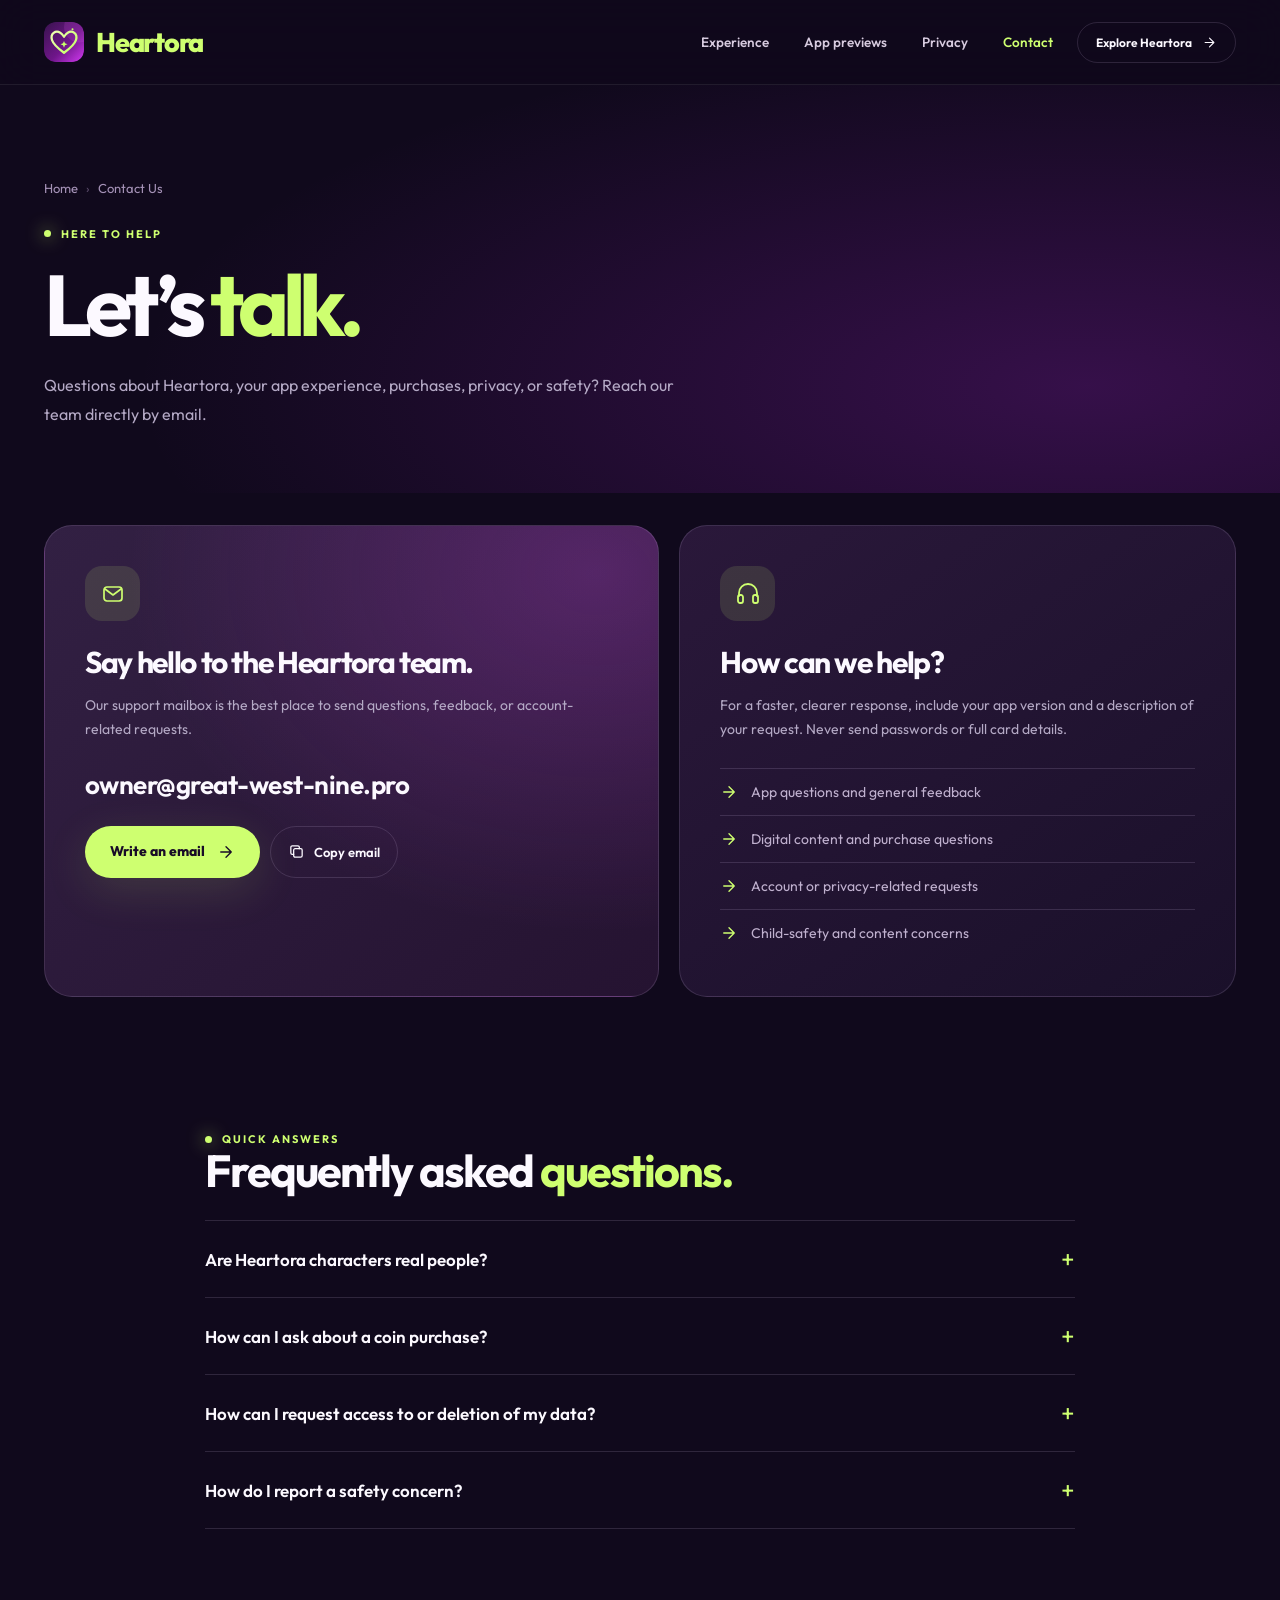
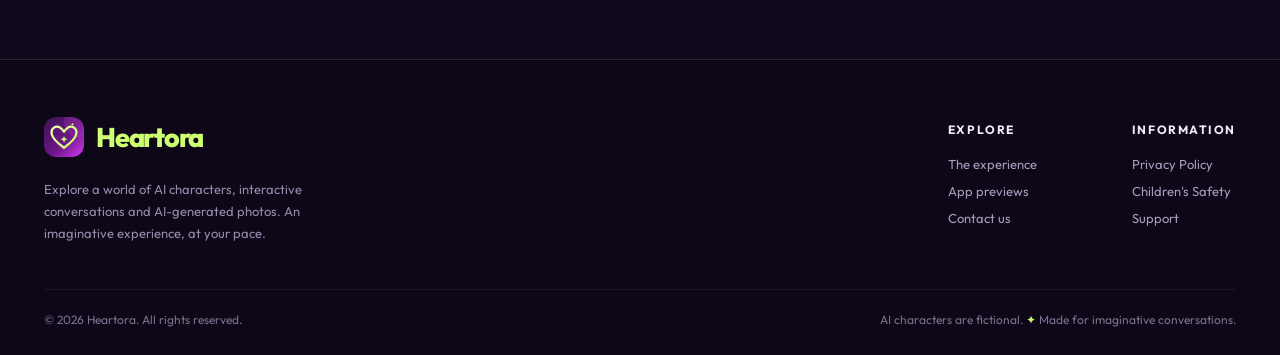
==== contact-us/index.html @ 72c2d2e4 "Add files via upload" ====
<!doctype html>
<html lang="en">
<head>
  <meta charset="utf-8">
  <meta name="viewport" content="width=device-width,initial-scale=1,viewport-fit=cover"/>
  <meta name="theme-color" content="#10091c"/>
  <meta name="color-scheme" content="dark"/>
  <title>Contact Us | Heartora</title>
  <meta name="description" content="Contact Heartora support at owner@great-west-nine.pro for questions about the app, purchases, data, or safety."/>
  <meta property="og:type" content="website"/>
  <meta property="og:site_name" content="Heartora"/>
  <meta property="og:title" content="Contact Us | Heartora"/>
  <meta property="og:description" content="Contact Heartora support at owner@great-west-nine.pro for questions about the app, purchases, data, or safety."/>
  <meta property="og:image" content="/assets/img/social-preview.jpg"/>
  <meta name="twitter:card" content="summary_large_image"/>
  <link rel="icon" type="image/svg+xml" href="/assets/img/brand-mark.svg"/>
  <link rel="icon" type="image/png" href="/assets/img/favicon.png"/>
  <link rel="apple-touch-icon" href="/assets/img/apple-touch-icon.png"/>
  <link rel="preconnect" href="https://fonts.googleapis.com"/>
  <link rel="preconnect" href="https://fonts.gstatic.com" crossorigin/>
  <link rel="stylesheet" href="/assets/css/style.css"/>
  <script src="/assets/js/site-config.js" defer></script>
  <script src="/assets/js/main.js" defer></script>
</head>
<body>
  <a class="skip-link" href="#main">Skip to content</a>
  <header class="site-header">
    <div class="container header-inner">
      <a class="logo" href="/" aria-label="Heartora home"><img class="logo-icon" src="/assets/img/brand-mark.svg" alt="" width="40" height="40"/><span class="logo-text">Heartora</span></a>
      <nav class="nav" id="primary-nav" aria-label="Main navigation"><a href="/#experience">Experience</a><a href="/#previews">App previews</a><a href="/privacy-policy" >Privacy</a><a href="/contact-us" aria-current="page">Contact</a></nav>
      <a class="header-action" data-store-cta href="/#experience">Explore Heartora <svg aria-hidden="true" viewBox="0 0 24 24" fill="none" stroke="currentColor" stroke-width="1.8" stroke-linecap="round" stroke-linejoin="round"><path d="M5 12h14m-7-7 7 7-7 7"/></svg></a>
      <button class="menu-toggle" type="button" aria-label="Open menu" aria-controls="primary-nav" aria-expanded="false"><svg class="hamburger" viewBox="0 0 24 24" fill="none" stroke="currentColor" stroke-width="2" stroke-linecap="round"><path d="M4 7h16M4 12h16M4 17h16"/></svg><svg class="x" viewBox="0 0 24 24" fill="none" stroke="currentColor" stroke-width="2" stroke-linecap="round"><path d="M5 5l14 14M19 5 5 19"/></svg></button>
    </div>
  </header>
  <main id="main">
    <div class="page-intro">
      <div class="container">
        <div class="breadcrumbs"><a href="/">Home</a><span>›</span>Contact Us</div>
        <div class="eyebrow"><span class="dot"></span> HERE TO HELP</div>
        <h1>Let’s <span class="display-accent">talk.</span></h1>
        <p>Questions about Heartora, your app experience, purchases, privacy, or safety? Reach our team directly by email.</p>
      </div>
    </div>
    <div class="container contact-grid">
      <section class="contact-panel primary reveal">
        <div class="contact-icon"><svg aria-hidden="true" viewBox="0 0 24 24" fill="none" stroke="currentColor" stroke-width="1.7" stroke-linecap="round" stroke-linejoin="round"><rect x="3" y="5" width="18" height="14" rx="3"/><path d="m4 7 8 6 8-6"/></svg></div>
        <h2>Say hello to the Heartora team.</h2>
        <p>Our support mailbox is the best place to send questions, feedback, or account-related requests.</p>
        <a class="email-link" href="mailto:owner@great-west-nine.pro">owner@great-west-nine.pro</a>
        <div class="contact-actions">
          <a class="button button-primary" href="mailto:owner@great-west-nine.pro?subject=Heartora%20Support%20Request">Write an email <svg aria-hidden="true" viewBox="0 0 24 24" fill="none" stroke="currentColor" stroke-width="1.8" stroke-linecap="round" stroke-linejoin="round"><path d="M5 12h14m-7-7 7 7-7 7"/></svg></a>
          <button class="copy-button" type="button" data-copy-email="owner@great-west-nine.pro"><svg aria-hidden="true" viewBox="0 0 24 24" fill="none" stroke="currentColor" stroke-width="1.8" stroke-linecap="round" stroke-linejoin="round"><rect x="8" y="8" width="12" height="12" rx="2"/><path d="M16 8V6a2 2 0 0 0-2-2H6a2 2 0 0 0-2 2v8a2 2 0 0 0 2 2h2"/></svg><span>Copy email</span></button>
        </div>
      </section>
      <section class="contact-panel reveal delay-1">
        <div class="contact-icon"><svg aria-hidden="true" viewBox="0 0 24 24" fill="none" stroke="currentColor" stroke-width="1.8" stroke-linecap="round" stroke-linejoin="round"><path d="M3 14v-3a9 9 0 0 1 18 0v3"/><rect x="2" y="13" width="5" height="8" rx="2"/><rect x="17" y="13" width="5" height="8" rx="2"/></svg></div>
        <h2>How can we help?</h2>
        <p>For a faster, clearer response, include your app version and a description of your request. Never send passwords or full card details.</p>
        <ul class="contact-support-list">
          <li><svg aria-hidden="true" viewBox="0 0 24 24" fill="none" stroke="currentColor" stroke-width="1.8" stroke-linecap="round" stroke-linejoin="round"><path d="M5 12h14m-7-7 7 7-7 7"/></svg><span>App questions and general feedback</span></li>
          <li><svg aria-hidden="true" viewBox="0 0 24 24" fill="none" stroke="currentColor" stroke-width="1.8" stroke-linecap="round" stroke-linejoin="round"><path d="M5 12h14m-7-7 7 7-7 7"/></svg><span>Digital content and purchase questions</span></li>
          <li><svg aria-hidden="true" viewBox="0 0 24 24" fill="none" stroke="currentColor" stroke-width="1.8" stroke-linecap="round" stroke-linejoin="round"><path d="M5 12h14m-7-7 7 7-7 7"/></svg><span>Account or privacy-related requests</span></li>
          <li><svg aria-hidden="true" viewBox="0 0 24 24" fill="none" stroke="currentColor" stroke-width="1.8" stroke-linecap="round" stroke-linejoin="round"><path d="M5 12h14m-7-7 7 7-7 7"/></svg><span>Child-safety and content concerns</span></li>
        </ul>
      </section>
    </div>
    <section class="support-faq">
      <div class="narrow">
        <div class="eyebrow"><span class="dot"></span> QUICK ANSWERS</div>
        <h2 class="section-title">Frequently asked <span class="display-accent">questions.</span></h2>
        <div class="faq-list">
          <details>
            <summary>Are Heartora characters real people?</summary>
            <p>No. Heartora features fictional AI characters. Replies are generated by AI, not sent by human operators acting as the characters.</p>
          </details>
          <details>
            <summary>How can I ask about a coin purchase?</summary>
            <p>Email us with the purchase date, the product or coin amount, and a transaction reference if available. Do not share payment card details. App Store transactions are subject to Apple's purchase and refund systems.</p>
          </details>
          <details>
            <summary>How can I request access to or deletion of my data?</summary>
            <p>Send your request to <a href="mailto:owner@great-west-nine.pro?subject=Heartora%20Privacy%20Request">owner@great-west-nine.pro</a> with “Heartora Privacy Request” in the subject. We will assess your request in accordance with applicable law.</p>
          </details>
          <details>
            <summary>How do I report a safety concern?</summary>
            <p>Contact our email address and briefly describe the concern. For issues involving minors, see our <a href="/children">Children's Safety page</a>. Do not email illegal imagery.</p>
          </details>
        </div>
      </div>
    </section>
  </main>
  <footer class="site-footer">
    <div class="container">
      <div class="footer-main">
        <div class="footer-brand">
          <a class="logo" href="/" aria-label="Heartora home"><img class="logo-icon" src="/assets/img/brand-mark.svg" alt="" width="40" height="40"/><span class="logo-text">Heartora</span></a>
          <p>Explore a world of AI characters, interactive conversations and AI-generated photos. An imaginative experience, at your pace.</p>
        </div>
        <div class="footer-columns">
          <div class="footer-group"><h4>Explore</h4><a href="/#experience">The experience</a><a href="/#previews">App previews</a><a href="/contact-us">Contact us</a></div>
          <div class="footer-group"><h4>Information</h4><a href="/privacy-policy">Privacy Policy</a><a href="/children">Children's Safety</a><a href="/contact-us">Support</a></div>
        </div>
      </div>
      <div class="footer-bottom"><span>© <span data-year>2026</span> Heartora. All rights reserved.</span><span>AI characters are fictional. <span class="mark">✦</span> Made for imaginative conversations.</span></div>
    </div>
  </footer>
</body>
</html>
---- assets/css/style.css ----
@import url('https://fonts.googleapis.com/css2?family=Outfit:wght@400;450;500;550;600;650;700;750;800;900&display=swap');
:root {
	--bg: #10091c;
	--bg-2: #170d29;
	--panel: #211231;
	--panel-2: #2a173e;
	--line: rgba(231, 208, 255, 0.14);
	--text: #fcf9ff;
	--muted: #b4a9c5;
	--lime: #ceff70;
	--lime-2: #e0ffac;
	--pink: #e54dff;
	--purple: #7e32cb;
	--radius: 28px;
	--max: 1192px;
	--ease: cubic-bezier(0.22, 1, 0.36, 1);
}
* {
  box-sizing: border-box;
}

html {
  scroll-behavior: smooth;
  scroll-padding-top: 106px;
}

body {
	margin: 0;
	font-family: 'Outfit','Avenir Next',ui-rounded,system-ui,-apple-system,BlinkMacSystemFont,'Segoe UI',sans-serif;
	background: var(--bg);
	color: var(--text);
	-webkit-font-smoothing: antialiased;
	overflow-x: hidden;
}

body.menu-open {
	overflow: hidden;
}

::selection {
	background: var(--lime);
	color: #140c22;
}

a {
	color: inherit;
	text-decoration: none;
}

button,input,textarea {
	font: inherit;
}

button {
	cursor: pointer;
}

img {
	max-width: 100%;
	display: block;
}

p {
	margin: 0;
}

h1,h2,h3,h4 {
	margin: 0;
	letter-spacing: -0.045em;
}

h1 {
	line-height: 1.015;
}

h2 {
	line-height: 1.075;
}

h3 {
	line-height: 1.15;
}

:focus-visible {
	outline: 3px solid var(--lime);
	outline-offset: 5px;
}

.skip-link {
	position: fixed;
	top: -80px;
	left: 18px;
	background: var(--lime);
	color: #111;
	padding: 12px 18px;
	border-radius: 12px;
	z-index: 10000;
}

.skip-link:focus {
	top: 14px;
}

.container {
	width: min(var(--max), calc(100% - 64px));
	margin-inline: auto;
}

.narrow {
	width: min(870px, calc(100% - 64px));
	margin-inline: auto;
}

.eyebrow {
	display: inline-flex;
	align-items: center;
	gap: 10px;
	text-transform: uppercase;
	letter-spacing: .18em;
	font-weight: 700;
	font-size: 11px;
	color: var(--lime);
}

.eyebrow .dot {
	height: 7px;
	width: 7px;
	border-radius: 50%;
	background: var(--lime);
	box-shadow: 0 0 18px var(--lime);
}

.display-accent {
	color: var(--lime);
}

.muted {
	color: var(--muted);
}

.sr-only {
	position: absolute;
	width: 1px;
	height: 1px;
	overflow: hidden;
	clip: rect(0,0,0,0);
	white-space: nowrap;
}

.site-header {
	position: sticky;
	top: 0;
	z-index: 80;
	border-bottom: 1px solid rgba(255,255,255,.075);
	background: rgba(16,9,28,.76);
	backdrop-filter: blur(22px);
	-webkit-backdrop-filter: blur(22px);
}

.header-inner {
	height: 84px;
	display: flex;
	align-items: center;
	justify-content: space-between;
	gap: 24px;
}

.logo {
	display: inline-flex;
	align-items: center;
	gap: 12px;
	white-space: nowrap;
	position: relative;
	z-index: 82;
}

.logo-icon {
	width: 40px;
	height: 40px;
	border-radius: 12px;
}

.logo-text {
	font-size: 27px;
	font-weight: 800;
	letter-spacing: -0.045em;
	color: var(--lime);
}

.nav {
	display: flex;
	align-items: center;
	gap: 35px;
	margin-left: auto;
}

.nav a {
	font-size: 13.5px;
	color: #d7cbdf;
	font-weight: 550;
	transition: color .22s;
}

.nav a:hover,.nav a[aria-current=page] {
	color: var(--lime);
}

.header-action {
	display: inline-flex;
	gap: 10px;
	align-items: center;
	border: 1px solid var(--line);
	border-radius: 999px;
	padding: 12px 18px;
	font-size: 12px;
	font-weight: 650;
	transition: background .2s,border-color .2s;
	white-space: nowrap;
}

.header-action svg {
	width: 15px;
	height: 15px;
}

.header-action:hover {
	background: rgba(206,255,112,.1);
	border-color: rgba(206,255,112,.4);
}

.menu-toggle {


	display: none;
	position: relative;
	z-index: 82;
	background: transparent;
	border: 1px solid var(--line);
	height: 44px;
	width: 44px;
	border-radius: 14px;
	align-items: center;
	justify-content: center;
	color: var(--text);
}

.menu-toggle svg {
	height: 22px;
	width: 22px;
}

.menu-toggle .x {
	display: none;
}

.menu-open .menu-toggle .hamburger {
	display: none;
}

.menu-open .menu-toggle .x {
	display: block;
}

.button {
	border: 0;
	border-radius: 999px;
	display: inline-flex;
	align-items: center;
	justify-content: center;
	gap: 12px;
	padding: 17px 25px;
	font-size: 14px;
	font-weight: 750;
	line-height: 1.2;
	transition: transform .25s var(--ease),background .25s,box-shadow .25s;
}

.button svg {
	width: 18px;
	height: 18px;
}

.button:hover {
	transform: translateY(-3px);
}

.button-primary {
	background: var(--lime);
	color: #180c27;
	box-shadow: 0 12px 45px rgba(206,255,112,.13);
}

.button-primary:hover {
	background: #e3ffad;
	box-shadow: 0 18px 55px rgba(206,255,112,.22);
}

.button-outline {
	background: rgba(255,255,255,.045);
	color: var(--text);
	border: 1px solid var(--line);
}

.button-outline:hover {
	background: rgba(255,255,255,.095);
}

.button-minor {
	background: none;
	padding: 8px 0;
	color: var(--lime);
	font-weight: 700;
}

.button-minor:hover {
	transform: translateX(4px);
}

.hero {
	position: relative;
	overflow: hidden;
	isolation: isolate;
}

.hero:before {
	content: "";
	position: absolute;
	inset: -18% -10% -30% 35%;
	z-index: -2;
	background: radial-gradient(ellipse at 60% 45%,rgba(165,22,198,.31),transparent 58%),
		radial-gradient(ellipse at 90% 73%,rgba(73,36,188,.3),transparent 45%);
	pointer-events: none;
}

.hero:after {
	content: "";
	position: absolute;
	inset: 0;
	opacity: .23;
	pointer-events: none;
	background-image: radial-gradient(#d9a9fb .65px,transparent .65px);
	background-size: 29px 29px;
	mask-image: linear-gradient(90deg,transparent 36%,#000 100%);
	z-index: -1;
}

.hero-grid {
	display: grid;
	grid-template-columns: 1fr 1fr;
	align-items: center;
	min-height: 735px;
	gap: 15px;
	padding-block: 75px 112px;
}

.hero-copy {
	max-width: 610px;
	position: relative;
	z-index: 3;
}

.hero-copy .eyebrow {
	margin-bottom: 26px;
}

.hero h1 {
	font-size: clamp(58px,6.15vw,91px);
	font-weight: 750;
	letter-spacing: -0.067em;
}

.hero h1 .line {
	display: block;
}

.hero .lead {
	font-size: 18px;
	line-height: 1.7;
	color: #bdb0cf;
	max-width: 480px;
	margin: 28px 0 35px;
}

.hero-actions {
	display: flex;
	align-items: center;
	gap: 13px;
	flex-wrap: wrap;
}

.hero-proof {
	display: flex;
	align-items: center;
	gap: 12px;
	color: #ad9fc0;
	font-size: 12px;
	margin-top: 39px;
}

.proof-dot {
	display: inline-block;
	height: 9px;
	width: 9px;
	background: var(--lime);
	border-radius: 50%;
	box-shadow: 0 0 0 6px rgba(206,255,112,.08);
}

.hero-stage {
	position: relative;
	min-height: 625px;
	max-width: 590px;
	width: 100%;
	justify-self: end;
	isolation: isolate;
}

.stage-orbit {
	position: absolute;
	width: 510px;
	height: 510px;
	border-radius: 50%;
	border: 1px solid rgba(213,155,248,.13);
	left: 7%;
	top: 7%;
	transform: rotate(-24deg);
}

.stage-orbit:after {
	content: "";
	position: absolute;
	inset: 37px;
	border: 1px solid rgba(213,155,248,.07);
	border-radius: 50%;
}

.stage-glow {
	position: absolute;
	width: 480px;
	height: 480px;
	border-radius: 50%;
	filter: blur(65px);
	background: radial-gradient(circle,rgba(212,44,238,.30),transparent 72%);
	top: 85px;
	left: 30px;
}

.phone {
	background: linear-gradient(143deg,#373042,#130e21 56%,#4b3158);
	border: 6px solid #100d18;
	border-radius: 49px;
	box-shadow: 0 0 0 2px rgba(230,215,238,.47),0 22px 90px rgba(0,0,0,.56);
	overflow: hidden;
	position: absolute;
}

.phone img {
	width: 100%;
	height: 100%;
	object-fit: cover;
	object-position: top center;
}

.phone-main {
	width: 302px;
	height: 568px;
	left: 50%;
	top: 24px;
	transform: translateX(-25%) rotate(7deg);
	z-index: 3;
	animation: float 7s ease-in-out infinite;
}

.phone-main img {
	object-position: top;
}

.phone-secondary {
	width: 226px;
	height: 464px;
	left: 2%;
	top: 116px;
	transform: rotate(-11deg);
	z-index: 2;
	opacity: .91;
	filter: brightness(.91);
	animation: float-secondary 8s ease-in-out infinite;
}

.phone-secondary img {
	object-fit: cover;
	object-position: center top;
}

.floating-note {
	position: absolute;
	z-index: 5;
	display: flex;
	align-items: center;
	gap: 10px;
	padding: 13px 17px;
	border-radius: 16px;
	backdrop-filter: blur(15px);
	background: rgba(40,23,63,.85);
	border: 1px solid rgba(221,184,255,.24);
	box-shadow: 0 18px 45px rgba(0,0,0,.2);
	font-size: 12px;
	font-weight: 650;
}

.floating-note .note-icon {
	display: grid;
	place-items: center;
	width: 29px;
	height: 29px;
	background: rgba(206,255,112,.13);
	border-radius: 10px;
	font-size: 15px;
	color: var(--lime);
}

.note-one {
	top: 47px;
	left: 0;
	transform: rotate(-6deg);
}

.note-two {
	bottom: 29px;
	right: 0;
	transform: rotate(5deg);
}

.star {
	position: absolute;
	z-index: 1;
	font-size: 22px;
	color: var(--lime);
}

.star-one {
	right: 25px;
	top: 65px;
}

.star-two {
	left: 74px;
	bottom: 42px;
	color: var(--pink);
}

@keyframes float {
	0%,100% {
		transform: translateX(-25%) translateY(0) rotate(7deg);
	}
	50% {
		transform: translateX(-25%) translateY(-13px) rotate(7deg);
	}
}

@keyframes float-secondary {
	0%,100% {
		transform: translateY(0) rotate(-11deg);
	}
	50% {
		transform: translateY(11px) rotate(-11deg);
	}
}

.marquee-line {
	border-block: 1px solid var(--line);
	background: rgba(255,255,255,.018);
}

.marquee-inner {
	display: flex;
	align-items: center;
	justify-content: space-between;
	gap: 22px;
	padding: 24px 0;
}

.marquee-inner span {
	font-size: 12px;
	font-weight: 750;
	letter-spacing: .12em;
	text-transform: uppercase;
	white-space: nowrap;
	color: #c6b9d6;
}

.marquee-inner i {
	width: 5px;
	height: 5px;
	background: var(--lime);
	border-radius: 50%;
	flex-shrink: 0;
}

.section {
	padding: 126px 0;
}

.section-head {
	max-width: 630px;
	margin-bottom: 47px;
}

.section-head .eyebrow {
	margin-bottom: 19px;
}

.section-title {
	font-size: clamp(40px,5.3vw,68px);
	font-weight: 700;
}

.section-intro {
	color: var(--muted);
	font-size: 16px;
	line-height: 1.8;
	margin-top: 19px;
	max-width: 560px;
}

.feature-grid {
	display: grid;
	grid-template-columns: 1.06fr .94fr;
	gap: 18px;
}

.feature-card {
	border: 1px solid var(--line);
	border-radius: 32px;
	overflow:hidden;
	position:relative;
	background: linear-gradient(140deg,rgba(51,25,75,.9),rgba(22,12,37,.98));
	min-height: 440px;
	isolation: isolate;
}

.feature-card.large {
	grid-row: span 2;
	min-height: 695px;
}

.feature-card .feature-copy {
	padding: 36px 37px;
	position:relative;
	z-index: 2;
}

.feature-count {
	font-size: 11px;
	color: var(--lime);
	letter-spacing:.12em;
	font-weight: 750;
	margin-bottom: 18px;
}

.feature-card h3 {
	font-size: 30px;
	font-weight: 650;
	line-height: 1.09;
	max-width: 330px;
}

.feature-card p {
	font-size: 14px;
	color:#bdafcf;
	line-height: 1.65;
	max-width: 350px;
	margin-top: 13px;
}

.feature-media {
	position:absolute;
	overflow:hidden;
}

.large .feature-media {
	left: 23%;
	right: 8%;
	bottom:-35%;
	top: 40%;
	transform: rotate(-10deg);
	border-radius: 27px;
	box-shadow: 0 24px 80px rgba(0,0,0,.3);
}

.large .feature-media img {
	width: 100%;
	height: 100%;
	object-fit: cover;
	object-position: top;
}

.feature-card.chat-card {
	background: radial-gradient(circle at 85% 20%,rgba(207,70,227,.20),transparent 55%), #21122f;
}

.chat-window {
	position:relative;
	max-width: 350px;
	margin: 25px 30px 0 auto;
	display: grid;
	gap: 12px;
}

.chat-message {
	font-size: 13px;
	line-height: 1.5;
	max-width: 82%;
	padding: 15px 18px;
	border-radius: 17px;
	color:#f2eaf7;
	background:#3f2559;
	box-shadow: 0 10px 25px rgba(0,0,0,.1);
}

.chat-message.user {
	justify-self:end;
	color:#21122d;
	background: var(--lime);
}

.chat-message.ai {
	justify-self:start;
}

.chat-message.ai:before {
	content:"●";
	font-size: 9px;
	color: var(--lime);
	margin-right: 8px;
}

.feature-card.photo-card {
	background: linear-gradient(125deg,#211130,#3b1652);
}

.photo-card .photo-thumb {
	position:absolute;
	width: 43%;
	right: 7%;
	top: 9%;
	height: 105%;
	border-radius: 29px;
	overflow:hidden;
	transform: rotate(11deg);
	box-shadow: 0 22px 55px rgba(0,0,0,.45);
}

.photo-thumb img {
	width: 100%;
	height: 100%;
	object-fit: cover;
	object-position: center 12%;
}

.photo-card .feature-copy {
	max-width: 55%;
	padding-top: 94px;
}

.spotlight {
	padding: 40px 0 130px;
}

.spotlight-inner {
	display: grid;
	grid-template-columns: 1fr 1fr;
	gap: 84px;
	align-items: center;
}

.spotlight-visual {
	min-height: 580px;
	position:relative;
	background: radial-gradient(circle at 48% 52%,rgba(143,34,205,.23),transparent 60%);
}

.spotlight-visual:before {
	content: "";
	height: 460px;
	width: 460px;
	border: 1px solid rgba(200,156,237,.16);
	border-radius: 50%;
	position:absolute;
	inset: 50% auto auto 50%;
	transform: translate(-50%,-50%);
}

.spotlight-shot {
	position:absolute;
	top: 30px;
	left: 20%;
	height: 540px;
	width: 275px;
	overflow:hidden;
	border-radius: 42px;
	box-shadow: 0 28px 90px #0501089c;
	border: 6px solid #292131;
	transform: rotate(-8deg);
}

.spotlight-shot img {
	width: 100%;
	height: 100%;
	object-fit: cover;
	object-position: center top;
}

.spotlight-mini {
	position:absolute;
	right: 5%;
	bottom: 35px;
	height: 186px;
	width: 172px;
	border-radius: 24px;
	overflow:hidden;
	transform: rotate(10deg);
	border: 5px solid #33213f;
	box-shadow: 0 24px 55px rgba(0,0,0,.35);
}

.spotlight-mini img {
	width: 100%;
	height: 100%;
	object-fit: cover;
}

.spotlight-copy .eyebrow {
	margin-bottom: 20px;
}

.spotlight-copy .section-title {
	font-size: clamp(39px,5vw,64px);
}

.spotlight-copy>p {
	font-size: 16px;
	line-height: 1.85;
	color: var(--muted);
	margin-top: 24px;
}

.pill-row {
	display:flex;
	gap: 10px;
	flex-wrap: wrap;
	margin: 26px 0 31px;
}

.pill {
	border: 1px solid var(--line);
	padding: 9px 15px;
	border-radius: 999px;
	color:#d5c7e2;
	font-size: 12px;
}

.gallery-section {
	padding: 104px 0 123px;
	background: linear-gradient(180deg,rgba(80,28,121,.11),rgba(50,17,81,.2),transparent);
}

.gallery-top {
	display:flex;
	align-items:end;
	justify-content: space-between;
	gap: 25px;
}

.gallery-top .section-head {
	margin-bottom: 41px;
}

.gallery-controls {
	display:flex;
	gap: 9px;
	margin-bottom: 44px;
}

.icon-button {
	height: 45px;
	width: 45px;
	display: grid;
	place-items:center;
	border-radius: 50%;
	border: 1px solid var(--line);
	color:#fff;
	background: rgba(255,255,255,.04);
	transition: background .2s,color .2s;
}

.icon-button:hover {
	background: var(--lime);
	color:#170b25;
}

.icon-button svg {
	height: 17px;
	width: 17px;
}

.gallery-track {
	display:flex;
	overflow-x:auto;
	scroll-behavior: smooth;
	scroll-snap-type:x mandatory;
	gap: 18px;
	padding-bottom: 10px;
	scrollbar-width: thin;
	scrollbar-color:#583267 transparent;
}

.gallery-tile {
	position:relative;
	flex: 0 0 273px;
	height: 400px;
	border: 1px solid rgba(255,255,255,.12);
	border-radius: 26px;
	overflow:hidden;
	background:#241438;
	scroll-snap-align:start;
	cursor: zoom-in;
	transition: transform .27s var(--ease),border-color .27s;
	text-align:left;
	padding: 0;
	color:white;
}

.gallery-tile:hover {
	transform: translateY(-8px);
	border-color: rgba(206,255,112,.5);
}

.gallery-tile img {
	width: 100%;
	height: 100%;
	object-fit: cover;
	object-position: top;
}

.gallery-tile:nth-child(2) img {
	object-position: 55% 20%;
}

.gallery-tile:after {
	content: "";
	position:absolute;
	inset: 52% 0 0;
	background: linear-gradient(transparent,rgba(7,2,12,.89));
	pointer-events: none;
}

.gallery-caption {
	position:absolute;
	bottom: 21px;
	left: 20px;
	right: 20px;
	z-index: 2;
}

.gallery-caption strong {
	display:block;
	font-size: 16px;
	font-weight: 650;
}

.gallery-caption small {
	display:block;
	color:#ded3e6;
	margin-top: 4px;
	font-size: 12px;
}

.gallery-hint {
	color:#9d8fb0;
	font-size: 12px;
	margin-top: 16px;
}

.cta-wrap {
	padding: 35px 0 125px;
}

.cta-panel {
	background: radial-gradient(ellipse at 75% 25%,rgba(215,53,227,.30),transparent 48%),
		linear-gradient(125deg,#39184d,#261234 65%,#261538);
	border: 1px solid rgba(229,162,255,.18);
	border-radius: 36px;
	text-align:center;
	padding: 86px 25px;
	position:relative;
	overflow:hidden;
}

.cta-panel:before,.cta-panel:after {
	content:'✦';
	position:absolute;
	color:rgba(206,255,112,.6);
	font-size: 40px;
}

.cta-panel:before {
	left: 9%;
	top: 27%;
}

.cta-panel:after {
	right: 10%;
	bottom: 18%;
	font-size: 24px;
}

.cta-panel h2 {
	font-size: clamp(38px,5.3vw,69px);
	font-weight: 700;
	max-width: 720px;
	margin: 20px auto 0;
}

.cta-panel p {
	font-size: 16px;
	color:#d2c3dc;
	line-height: 1.8;
	max-width: 540px;
	margin: 19px auto 27px;
}

.site-footer {
	border-top: 1px solid var(--line);
	background:#0d0717;
}

.footer-main {
	display:flex;
	gap: 45px;
	align-items:flex-start;
	justify-content: space-between;
	padding: 57px 0 45px;
}

.footer-brand {
	max-width: 300px;
}

.footer-brand p {
	font-size: 13px;
	line-height: 1.7;
	color:#9989ac;
	margin-top: 17px;
}

.footer-columns {
	display:flex;
	gap: 95px;
}

.footer-group h4 {
	font-size: 12px;
	letter-spacing:.13em;
	text-transform: uppercase;
	color:#f2eafd;
	margin: 5px 0 19px;
}

.footer-group a {
	font-size: 13px;
	display:block;
	color:#ab9abc;
	margin: 11px 0;
	transition: color .2s;
}

.footer-group a:hover {
	color: var(--lime);
}

.footer-bottom {
	border-top: 1px solid rgba(255,255,255,.06);
	display:flex;
	align-items:center;
	justify-content: space-between;
	gap: 20px;
	padding: 22px 0 28px;
	font-size: 12px;
	color:#7d708f;
}

.footer-bottom .mark {
	color: var(--lime);
}

/* legal and support pages */
.page-intro {
	position:relative;
	overflow:hidden;
	padding: 95px 0 65px;
	isolation: isolate;
}

.page-intro:before {
	content: "";
	position:absolute;
	inset:-50% -20% -40%;
	z-index:-1;
	background: radial-gradient(ellipse at 75% 65%,rgba(141,31,179,.3),transparent 50%);
}

.page-intro .eyebrow {
	margin-bottom: 20px;
}

.page-intro h1 {
	font-size: clamp(52px,7vw,86px);
	font-weight: 700;
	letter-spacing:-.067em;
}

.page-intro p {
	font-size: 16px;
	line-height: 1.8;
	max-width: 660px;
	margin-top: 23px;
	color: var(--muted);
}

.meta-row {
	margin-top: 24px;
	font-size: 12px;
	color:#b09fc3;
	display:flex;
	gap: 20px;
	flex-wrap: wrap;
}

.meta-row .circle {
	display:inline-block;
	width: 6px;
	height: 6px;
	background: var(--lime);
	border-radius: 50%;
	margin-right: 7px;
	vertical-align: middle;
}

.breadcrumbs {
	font-size: 13px;
	color:#a592b7;
	margin-bottom: 25px;
}

.breadcrumbs a:hover {
	color: var(--lime);
}

.breadcrumbs span {
	margin: 0 8px;
	color:#5b4c6b;
}

.legal-section {
	padding: 35px 0 130px;
}

.legal-layout {
	display: grid;
	grid-template-columns: 245px minmax(0,1fr);
	gap: 65px;
	align-items: start;
}

.legal-toc {
	position: sticky;
	top: 122px;
	border: 1px solid var(--line);
	background: rgba(255,255,255,.025);
	padding: 22px;
	border-radius: 22px;
}

.legal-toc h2 {
	font-size: 12px;
	color: var(--lime);
	letter-spacing:.11em;
	text-transform: uppercase;
	margin-bottom: 14px;
}

.legal-toc a {
	font-size: 13px;
	color:#ad9dbf;
	padding: 7px 0;
	line-height: 1.35;
	display:block;
	transition: color .2s;
}

.legal-toc a:hover {
	color:#fff;
}

.legal-content {
	min-width: 0;
	color:#c1b4ce;
	font-size: 15px;
	line-height: 1.85;
}

.legal-content h2 {
	font-size: 26px;
	line-height: 1.3;
	color: var(--text);
	letter-spacing:-.03em;
	margin-bottom: 16px;
}

.legal-content h3 {
	font-size: 18px;
	line-height: 1.35;
	color:#f2ecf7;
	letter-spacing:-.025em;
	margin: 22px 0 8px;
}

.legal-content section {
	padding: 30px 0 34px;
	border-bottom: 1px solid var(--line);
	scroll-margin-top: 115px;
}

.legal-content section:first-child {
	padding-top: 0;
}

.legal-content section:last-child {
	border-bottom: 0;
}

.legal-content p+p {
	margin-top: 12px;
}

.legal-content ul {
	margin: 16px 0 0;
	padding-left: 22px;
}

.legal-content li {
	padding-left: 3px;
	margin: 8px 0;
}

.legal-content li::marker {
	color: var(--lime);
}

.legal-content a {
	color: var(--lime);
	text-decoration: underline;
	text-decoration-color: rgba(206,255,112,.45);
	text-underline-offset: 4px;
}

.legal-note {
	padding: 22px 24px;
	border: 1px solid rgba(206,255,112,.19);
	background: rgba(206,255,112,.045);
	border-radius: 18px;
	color:#d4c8e0;
	font-size: 14px;
	line-height: 1.7;
	margin: 23px 0;
}

.legal-note strong {
	color: var(--lime);
}

.legal-content code {
	overflow-wrap:anywhere;
	background:#251534;
	color:#e3d1f1;
	padding: 1px 5px;
	border-radius: 5px;
	font-size:.93em;
}

.contact-grid {
	display: grid;
	grid-template-columns: 1.05fr .95fr;
	gap: 20px;
	padding: 32px 0 130px;
}

.contact-panel {
	background: linear-gradient(145deg, #2a183a, #1a102a);
	border: 1px solid var(--line);
	border-radius: 28px;
	padding: 40px;
}

.contact-panel.primary {
	background: radial-gradient(ellipse at 90% 10%, rgba(208, 75, 236, 0.25), transparent 60%),
		linear-gradient(140deg, #322043, #251331);
}

.contact-panel h2 {
	font-size: 30px;
	max-width: 410px;
}

.contact-panel > p {
	color: var(--muted);
	font-size: 14px;
	line-height: 1.75;
	margin: 14px 0 26px;
}

.contact-icon {
	display: grid;
	place-items: center;
	width: 55px;
	height: 55px;
	border-radius: 17px;
	background: rgba(206, 255, 112, 0.12);
	color: var(--lime);
	margin-bottom: 25px;
}

.contact-icon svg {
	width: 24px;
	height: 24px;
}

.email-link {
	font-size: clamp(19px, 2.5vw, 26px);
	font-weight: 650;
	letter-spacing: -0.02em;
	overflow-wrap: anywhere;
}

.email-link:hover {
	color: var(--lime);
}

.contact-actions {
	display: flex;
	gap: 10px;
	flex-wrap: wrap;
	margin-top: 25px;
}

.copy-button {
	color: var(--text);
	border: 1px solid var(--line);
	background: transparent;
	border-radius: 999px;
	padding: 13px 17px;
	font-size: 13px;
	font-weight: 600;
	display: flex;
	gap: 9px;
	align-items: center;
}

.copy-button svg {
	width: 17px;
	height: 17px;
}

.copy-button:hover {
	background: rgba(255, 255, 255, 0.08);
}

.contact-support-list {
	padding: 0;
	margin: 21px 0 0;
	list-style: none;
}

.contact-support-list li {
	padding: 14px 0;
	border-top: 1px solid var(--line);
	display: flex;
	gap: 13px;
	align-items: start;
	color: #c0b1cf;
	font-size: 14px;
}

.contact-support-list li svg {
	width: 18px;
	height: 18px;
	color: var(--lime);
	flex-shrink: 0;
}

.support-faq {
	padding: 0 0 130px;
}

.support-faq .section-title {
	font-size: 45px;
	margin: 0 0 25px;
}

.faq-list {
	border-top: 1px solid var(--line);
}

.faq-list details {
	border-bottom: 1px solid var(--line);
	padding: 22px 0;
}

.faq-list summary {
	list-style: none;
	display: flex;
	align-items: center;
	justify-content: space-between;
	cursor: pointer;
	font-size: 17px;
	font-weight: 600;
	gap: 20px;
}

.faq-list summary::-webkit-details-marker {
	display: none;
}

.faq-list summary:after {
	content: '+';
	font-size: 25px;
	font-weight: 400;
	color: var(--lime);
}

.faq-list details[open] summary:after {
	content: '−';
}

.faq-list p {
	color: #a99bb9;
	line-height: 1.8;
	font-size: 14px;
	margin-top: 14px;
	max-width: 760px;
}

.preview-dialog {
	border: 1px solid rgba(223, 188, 255, 0.26);
	padding: 16px;
	border-radius: 25px;
	background: #1c102a;
	color: white;
	max-width: min(90vw, 640px);
	max-height: 92vh;
	box-shadow: 0 25px 110px #000c;
}

.preview-dialog::backdrop {
	background: rgba(8, 4, 16, 0.82);
	backdrop-filter: blur(9px);
}

.preview-dialog img {
	width: auto;
	max-width: 100%;
	height: auto;
	max-height: 78vh;
	object-fit: contain;
	border-radius: 15px;
	margin: auto;
}

.dialog-top {
	display: flex;
	align-items: center;
	justify-content: space-between;
	padding: 0 3px 12px;
}

.dialog-top strong {
	font-size: 15px;
}

.dialog-close {
	border: 0;
	background: #3d2a4c;
	border-radius: 50%;
	color: #fff;
	width: 35px;
	height: 35px;
	font-size: 22px;
	display: grid;
	place-items: center;
}

/* reveal effect only after JS has mounted observer */
.js-ready .reveal {
	opacity: 0;
	transform: translateY(26px);
	transition: opacity 0.85s var(--ease), transform 0.85s var(--ease);
}

.js-ready .reveal.in-view {
	opacity: 1;
	transform: none;
}

.js-ready .reveal.delay-1 {
	transition-delay: 0.12s;
}

.js-ready .reveal.delay-2 {
	transition-delay: 0.22s;
}

@media (max-width: 1060px) {
	.nav {
		gap: 19px;
	}

	.hero h1 {
		font-size: clamp(53px, 6.1vw, 77px);
	}

	.hero-stage {
		transform: scale(0.85);
		transform-origin: center right;
	}

	.spotlight-inner {
		gap: 40px;
	}

	.footer-columns {
		gap: 55px;
	}
}

@media (max-width: 800px) {
	.container,
	.narrow {
		width: min(100% - 40px, var(--max));
	}

	.header-inner {
		height: 72px;
	}

	.logo-icon {
		width: 36px;
		height: 36px;
	}

	.logo-text {
		font-size: 25px;
	}

	.nav {
		display: none;
	}

	.header-action {
		margin-left: auto;
	}

	.menu-toggle {
		display: flex;
	}

	.nav {
		position: fixed;
		display: flex;
		flex-direction: column;
		align-items: stretch;
		gap: 0;
		left: 0;
		right: 0;
		top: 72px;
		background: #190d29f5;
		border-bottom: 1px solid var(--line);
		padding: 18px 22px 25px;
		box-shadow: 0 25px 50px rgba(0, 0, 0, 0.4);
		opacity: 0;
		pointer-events: none;
		transform: translateY(-12px);
		transition: opacity 0.23s, transform 0.23s;
	}

	.menu-open .nav {
		opacity: 1;
		pointer-events: auto;
		transform: none;
	}

	.nav a {
		font-size: 16px;
		padding: 15px;
		border-bottom: 1px solid rgba(255, 255, 255, 0.07);
	}

	.hero-grid {
		grid-template-columns: 1fr;
		min-height: unset;
		padding: 67px 0 50px;
		gap: 10px;
	}

	.hero-copy {
		max-width: 700px;
	}

	.hero h1 {
		font-size: clamp(57px, 10.3vw, 88px);
	}

	.hero .lead {
		font-size: 16px;
		margin-top: 22px;
	}

	.hero-stage {
		transform: none;
		min-height: 585px;
		justify-self: center;
		max-width: 580px;
	}

	.phone-main {
		left: 45%;
	}

	.phone-secondary {
		left: 10%;
	}

	.marquee-inner {
		overflow: auto;
		gap: 18px;
		justify-content: flex-start;
		scrollbar-width: none;
	}

	.marquee-inner::-webkit-scrollbar {
		display: none;
	}

	.section {
		padding: 88px 0;
	}

	.feature-grid {
		grid-template-columns: 1fr;
		gap: 16px;
	}

	.feature-card.large {
		grid-row: auto;
		min-height: 580px;
	}

	.feature-card {
		min-height: 385px;
	}

	.large .feature-media {
		top: 36%;
		left: 20%;
		right: 15%;
		bottom: -48%;
	}

	.feature-card.photo-card .feature-copy {
		padding-top: 66px;
	}

	.spotlight {
		padding: 35px 0 95px;
	}

	.spotlight-inner {
		grid-template-columns: 1fr;
		gap: 22px;
	}

	.spotlight-visual {
		order: 2;
		min-height: 510px;
	}

	.spotlight-shot {
		left: 18%;
		top: 0;
		height: 490px;
		width: 250px;
	}

	.spotlight-mini {
		right: 15%;
		bottom: 0;
	}

	.gallery-section {
		padding: 75px 0 95px;
	}

	.cta-wrap {
		padding: 20px 0 90px;
	}

	.cta-panel {
		padding: 60px 20px;
	}

	.footer-main {
		flex-wrap: wrap;
	}

	.footer-columns {
		width: 100%;
		justify-content: space-between;
		gap: 40px;
	}

	.legal-layout {
		grid-template-columns: 1fr;
		gap: 30px;
	}

	.legal-toc {
		position: static;
		display: grid;
		grid-template-columns: repeat(2, 1fr);
		column-gap: 20px;
	}

	.legal-toc h2 {
		grid-column: span 2;
	}

	.legal-section {
		padding-bottom: 75px;
	}

	.contact-grid {
		grid-template-columns: 1fr;
		padding-bottom: 85px;
	}

	.support-faq {
		padding-bottom: 85px;
	}
}

@media (max-width: 560px) {
	.container,
	.narrow {
		width: calc(100% - 36px);
	}

	.header-action {
		display: none;
	}

	.logo-icon {
		width: 35px;
		height: 35px;
	}

	.hero-grid {
		padding-top: 56px;
		padding-bottom: 23px;
	}

	.hero h1 {
		font-size: clamp(50px, 12.8vw, 72px);
	}

	.hero-copy .eyebrow {
		font-size: 10px;
		letter-spacing: 0.13em;
		margin-bottom: 22px;
	}

	.hero .lead {
		font-size: 15px;
		line-height: 1.65;
		margin: 20px 0 26px;
	}

	.hero-actions {
		gap: 10px;
	}

	.button {
		padding: 15px 19px;
		font-size: 13px;
	}

	.hero-proof {
		font-size: 11px;
		margin-top: 29px;
	}

	.hero-stage {
		width: calc(100% + 20px);
		margin-left: -10px;
		min-height: 440px;
		max-width: 440px;
	}

	.stage-orbit {
		width: 350px;
		height: 350px;
		top: 28px;
		left: 4%;
	}

	.stage-glow {
		height: 340px;
		width: 340px;
		left: 0;
		top: 55px;
	}

	.phone {
		border-radius: 36px;
		border-width: 5px;
	}

	.phone-main {
		width: 207px;
		height: 385px;
		top: 22px;
		left: 47%;
	}

	.phone-secondary {
		width: 155px;
		height: 318px;
		left: 5%;
		top: 90px;
	}

	.floating-note {
		font-size: 10px;
		padding: 9px 11px;
		border-radius: 12px;
		gap: 6px;
	}

	.floating-note .note-icon {
		width: 24px;
		height: 24px;
		font-size: 12px;
	}

	.note-one {
		top: 6px;
		left: 1%;
	}

	.note-two {
		bottom: 0;
		right: 0;
	}

	.star-one {
		right: 12px;
		top: 28px;
	}

	.star-two {
		left: 5px;
		bottom: 60px;
	}

	.marquee-inner {
		padding: 20px 0;
		gap: 15px;
	}

	.marquee-inner span {
		font-size: 10px;
		letter-spacing: 0.08em;
	}

	.section {
		padding: 76px 0;
	}

	.section-head {
		margin-bottom: 30px;
	}

	.section-title {
		font-size: 43px;
	}

	.section-intro {
		font-size: 14px;
		line-height: 1.75;
		margin-top: 14px;
	}

	.feature-card {
		border-radius: 25px;
		min-height: 350px;
	}

	.feature-card.large {
		min-height: 515px;
	}

	.feature-card .feature-copy {
		padding: 27px;
	}

	.feature-card h3 {
		font-size: 26px;
	}

	.feature-card p {
		font-size: 13px;
	}

	.large .feature-media {
		left: 25%;
		right: 12%;
		bottom: -46%;
		top: 38%;
	}

	.chat-window {
		margin: 23px 18px 0 auto;
		max-width: 260px;
	}

	.chat-message {
		font-size: 11px;
		padding: 12px 13px;
	}

	.photo-card .feature-copy {
		max-width: 56%;
		padding: 65px 18px 0 24px;
	}

	.feature-card.photo-card .feature-copy {
		padding-top: 65px;
	}

	.photo-card .photo-thumb {
		right: -7%;
		width: 49%;
		top: 12%;
		height: 100%;
	}

	.spotlight {
		padding: 25px 0 80px;
	}

	.spotlight-copy .section-title {
		font-size: 42px;
	}

	.spotlight-copy > p {
		font-size: 14px;
	}

	.spotlight-visual {
		min-height: 460px;
	}

	.spotlight-visual:before {
		width: 315px;
		height: 315px;
	}

	.spotlight-shot {
		width: 210px;
		height: 430px;
		left: 15%;
		top: 0;
	}

	.spotlight-mini {
		right: 5%;
		bottom: 2px;
		height: 150px;
		width: 133px;
	}

	.gallery-section {
		padding: 74px 0 90px;
	}

	.gallery-top {
		align-items: center;
	}

	.gallery-top .section-head {
		margin-bottom: 25px;
	}

	.gallery-controls {
		margin-bottom: 25px;
	}

	.icon-button {
		width: 39px;
		height: 39px;
	}

	.gallery-tile {
		flex-basis: 218px;
		height: 319px;
		border-radius: 20px;
	}

	.gallery-caption {
		bottom: 14px;
		left: 16px;
	}

	.gallery-caption strong {
		font-size: 13px;
	}

	.cta-wrap {
		padding: 0 0 85px;
	}

	.cta-panel {
		padding: 56px 18px;
		border-radius: 26px;
	}

	.cta-panel h2 {
		font-size: 42px;
	}

	.cta-panel p {
		font-size: 14px;
	}

	.cta-panel:before {
		font-size: 17px;
		top: 8%;
		left: 12%;
	}

	.cta-panel:after {
		font-size: 17px;
		right: 7%;
		bottom: 7%;
	}

	.footer-main {
		padding: 40px 0 25px;
	}

	.footer-brand p {
		font-size: 13px;
	}

	.footer-columns {
		gap: 15px;
	}

	.footer-group h4 {
		font-size: 11px;
	}

	.footer-group a {
		font-size: 12px;
	}

	.footer-bottom {
		align-items: start;
		flex-direction: column;
		gap: 7px;
		padding: 18px 0 27px;
	}

	.page-intro {
		padding: 53px 0 46px;
	}

	.page-intro h1 {
		font-size: 53px;
	}

	.page-intro p {
		font-size: 14px;
		line-height: 1.7;
	}

	.legal-section {
		padding-top: 0;
	}

	.legal-layout {
		gap: 26px;
	}

	.legal-toc {
		padding: 17px;
		grid-template-columns: 1fr 1fr;
		column-gap: 10px;
	}

	.legal-toc a {
		font-size: 12px;
	}

	.legal-content {
		font-size: 14px;
		line-height: 1.8;
	}

	.legal-content h2 {
		font-size: 23px;
	}

	.legal-content section {
		padding: 24px 0;
	}

	.contact-grid {
		gap: 15px;
		padding: 10px 0 70px;
	}

	.contact-panel {
		padding: 28px;
		border-radius: 24px;
	}

	.contact-panel h2 {
		font-size: 26px;
	}

	.email-link {
		font-size: 18px;
	}

	.support-faq .section-title {
		font-size: 38px;
	}

	.faq-list summary {
		font-size: 15px;
	}
}

@media (prefers-reduced-motion: reduce) {
	*,
	*:before,
	*:after {
		scroll-behavior: auto !important;
		animation: none !important;
		transition-duration: 0.01ms !important;
	}

	.js-ready .reveal {
		opacity: 1;
		transform: none;
	}
}
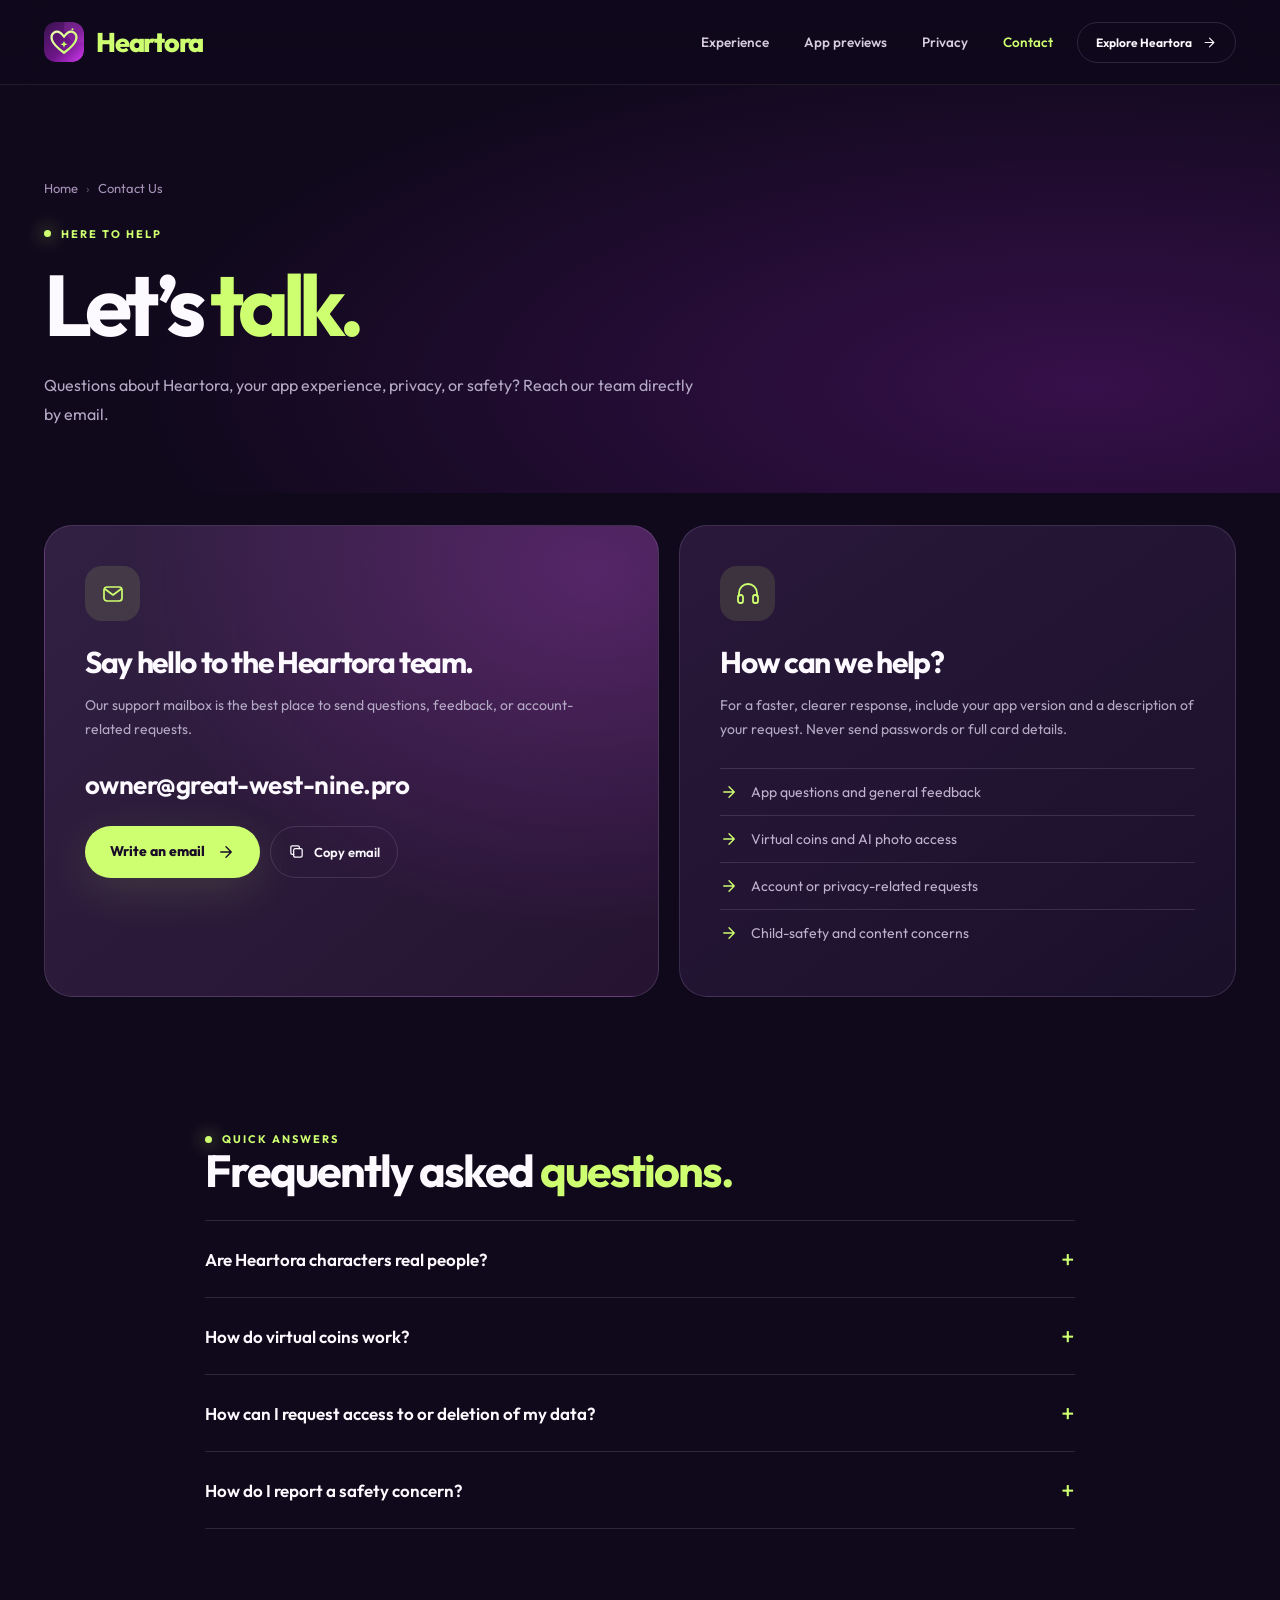
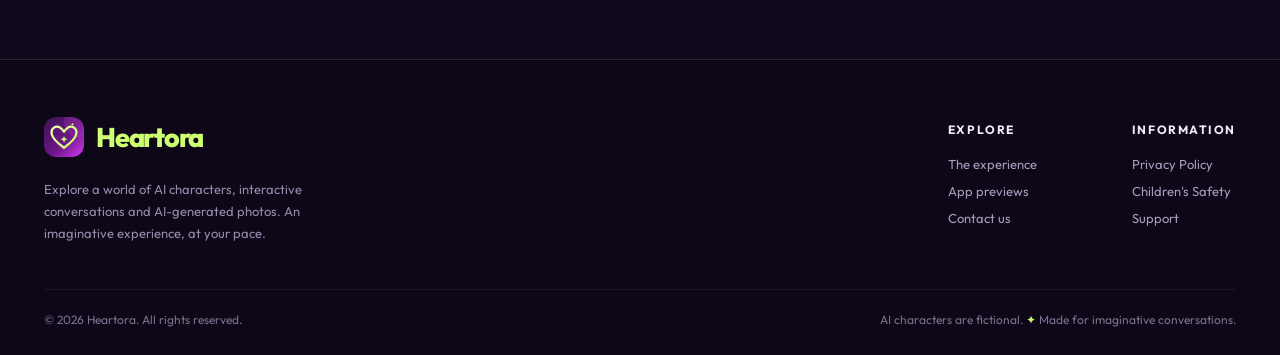
==== commit e95ad9f4: "Add files via upload" ====
--- a/contact-us/index.html
+++ b/contact-us/index.html
@@ -6,11 +6,11 @@
   <meta name="theme-color" content="#10091c"/>
   <meta name="color-scheme" content="dark"/>
   <title>Contact Us | Heartora</title>
-  <meta name="description" content="Contact Heartora support at owner@great-west-nine.pro for questions about the app, purchases, data, or safety."/>
+  <meta name="description" content="Contact Heartora support at owner@great-west-nine.pro for questions about the app, data, or safety."/>
   <meta property="og:type" content="website"/>
   <meta property="og:site_name" content="Heartora"/>
   <meta property="og:title" content="Contact Us | Heartora"/>
-  <meta property="og:description" content="Contact Heartora support at owner@great-west-nine.pro for questions about the app, purchases, data, or safety."/>
+  <meta property="og:description" content="Contact Heartora support at owner@great-west-nine.pro for questions about the app, data, or safety."/>
   <meta property="og:image" content="/assets/img/social-preview.jpg"/>
   <meta name="twitter:card" content="summary_large_image"/>
   <link rel="icon" type="image/svg+xml" href="/assets/img/brand-mark.svg"/>
@@ -38,7 +38,7 @@
         <div class="breadcrumbs"><a href="/">Home</a><span>›</span>Contact Us</div>
         <div class="eyebrow"><span class="dot"></span> HERE TO HELP</div>
         <h1>Let’s <span class="display-accent">talk.</span></h1>
-        <p>Questions about Heartora, your app experience, purchases, privacy, or safety? Reach our team directly by email.</p>
+        <p>Questions about Heartora, your app experience, privacy, or safety? Reach our team directly by email.</p>
       </div>
     </div>
     <div class="container contact-grid">
@@ -58,7 +58,7 @@
         <p>For a faster, clearer response, include your app version and a description of your request. Never send passwords or full card details.</p>
         <ul class="contact-support-list">
           <li><svg aria-hidden="true" viewBox="0 0 24 24" fill="none" stroke="currentColor" stroke-width="1.8" stroke-linecap="round" stroke-linejoin="round"><path d="M5 12h14m-7-7 7 7-7 7"/></svg><span>App questions and general feedback</span></li>
-          <li><svg aria-hidden="true" viewBox="0 0 24 24" fill="none" stroke="currentColor" stroke-width="1.8" stroke-linecap="round" stroke-linejoin="round"><path d="M5 12h14m-7-7 7 7-7 7"/></svg><span>Digital content and purchase questions</span></li>
+          <li><svg aria-hidden="true" viewBox="0 0 24 24" fill="none" stroke="currentColor" stroke-width="1.8" stroke-linecap="round" stroke-linejoin="round"><path d="M5 12h14m-7-7 7 7-7 7"/></svg><span>Virtual coins and AI photo access</span></li>
           <li><svg aria-hidden="true" viewBox="0 0 24 24" fill="none" stroke="currentColor" stroke-width="1.8" stroke-linecap="round" stroke-linejoin="round"><path d="M5 12h14m-7-7 7 7-7 7"/></svg><span>Account or privacy-related requests</span></li>
           <li><svg aria-hidden="true" viewBox="0 0 24 24" fill="none" stroke="currentColor" stroke-width="1.8" stroke-linecap="round" stroke-linejoin="round"><path d="M5 12h14m-7-7 7 7-7 7"/></svg><span>Child-safety and content concerns</span></li>
         </ul>
@@ -74,8 +74,8 @@
             <p>No. Heartora features fictional AI characters. Replies are generated by AI, not sent by human operators acting as the characters.</p>
           </details>
           <details>
-            <summary>How can I ask about a coin purchase?</summary>
-            <p>Email us with the purchase date, the product or coin amount, and a transaction reference if available. Do not share payment card details. App Store transactions are subject to Apple's purchase and refund systems.</p>
+            <summary>How do virtual coins work?</summary>
+            <p>Heartora provides virtual coins for free. Coins can be used to unlock additional AI-generated photos. No real-money purchases are available.</p>
           </details>
           <details>
             <summary>How can I request access to or deletion of my data?</summary>
